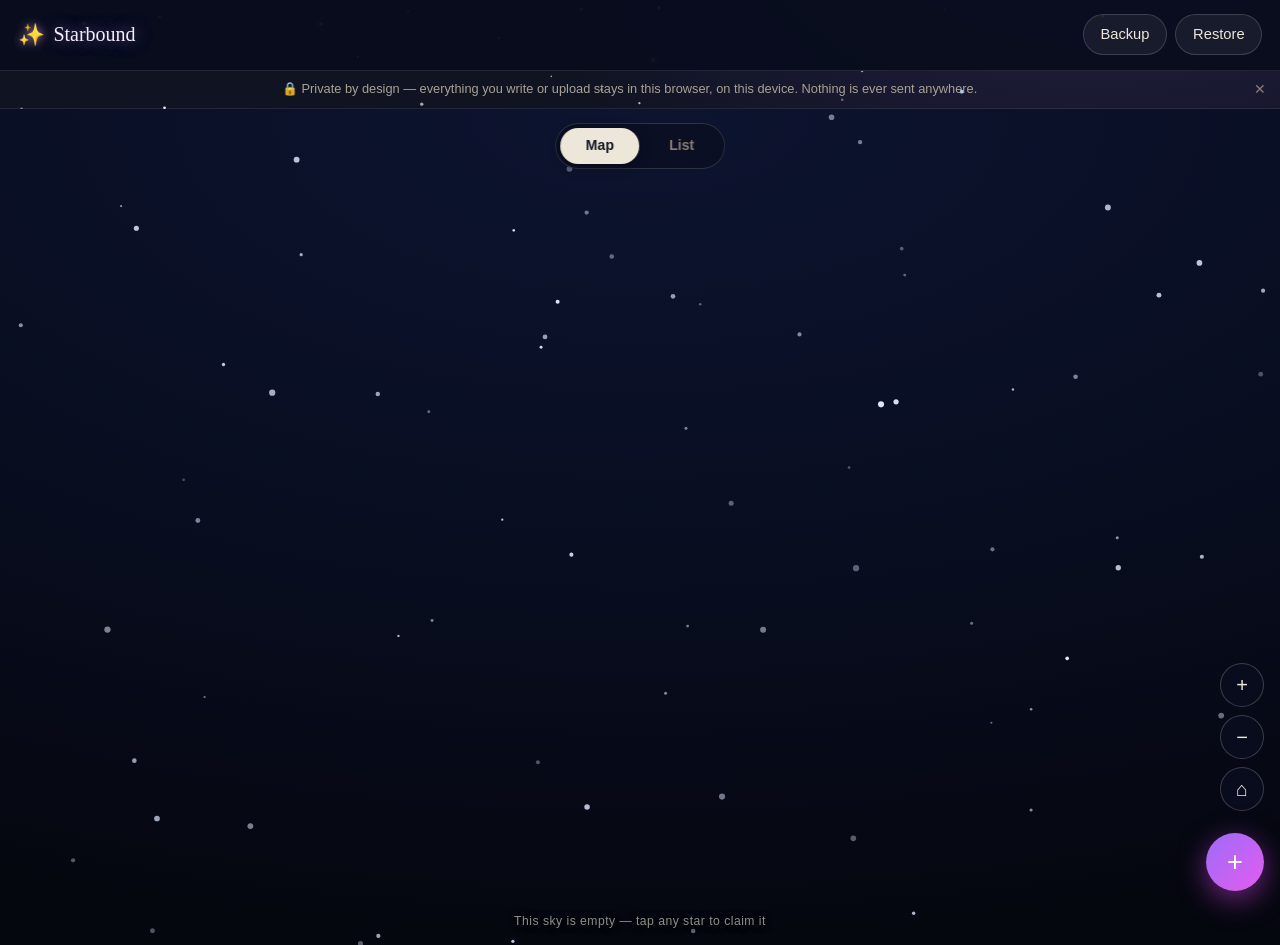
==== index.html @ 5ddd3003 "True fullscreen sky map: floating toggle, FAB, no panel" ====
<!DOCTYPE html>
<html lang="en">
<head>
<meta charset="utf-8">
<meta name="viewport" content="width=device-width, initial-scale=1, viewport-fit=cover">
<meta name="theme-color" content="#070b1a">
<meta name="description" content="Starbound — a private sky for the words you still need to say. Name a star for those you miss, or for yourself — everything stays on your device.">
<title>Starbound — letters to the stars</title>
<link rel="manifest" href="manifest.webmanifest">
<link rel="icon" type="image/svg+xml" href="icons/favicon.svg">
<link rel="apple-touch-icon" href="icons/icon-192.png">
<script>
  // First-paint routing: the browser may paint before app.js runs, so decide
  // here which view the URL wants and hide the other one immediately.
  (function () {
    try {
      var m = location.hash.match(/^#\/space\/(.+)$/);
      document.documentElement.className += m ? ' boot-space' : ' boot-spaces';
    } catch (e) {}
  })();
</script>
<link rel="stylesheet" href="styles.css?v=17">
</head>
<body>

<header class="topbar">
  <div class="brand">
    <span class="brand-mark" aria-hidden="true">✨</span>
    <span class="brand-name">Starbound</span>
  </div>
  <div class="top-actions">
    <button id="btn-export" class="btn btn-ghost" type="button">Backup</button>
    <button id="btn-import" class="btn btn-ghost" type="button">Restore</button>
    <input type="file" id="import-file" accept="application/json,.json" hidden>
  </div>
</header>

<p class="privacy-note" id="privacy-note">
  <span aria-hidden="true">🔒</span>
  Private by design — everything you write or upload stays in this browser, on this device. Nothing is ever sent anywhere.
  <button type="button" id="privacy-dismiss" class="privacy-dismiss" aria-label="Dismiss">✕</button>
</p>

<!-- ============ HOME: MAP + LIST ============ -->
<main id="view-spaces" class="view view-home">
  <div class="view-toggle home-toggle" role="tablist" aria-label="Choose view">
    <button id="tab-map" class="view-tab active" role="tab" aria-selected="true" type="button">Map</button>
    <button id="tab-list" class="view-tab" role="tab" aria-selected="false" type="button">List</button>
  </div>
  <section id="home-map" class="home-map" aria-label="Sky map">
    <canvas id="mapview-canvas"></canvas>
    <div class="map-controls">
      <button id="map-zoom-in" type="button" aria-label="Zoom in">+</button>
      <button id="map-zoom-out" type="button" aria-label="Zoom out">−</button>
      <button id="map-recenter" type="button" aria-label="Go to my stars">⌂</button>
    </div>
    <p class="map-hint" id="map-hint">Drag to explore the sky · tap a star to claim it</p>
    <button id="btn-new-space-fab" class="map-fab" type="button" aria-label="Name a new star">+</button>
  </section>
  <section id="home-list" class="home-list" hidden aria-label="Star list">
    <div id="list-rows"></div>
    <button id="btn-new-space" class="btn btn-primary btn-new-space" type="button">+ New star</button>
  </section>
</main>

<!-- ============ STAR DETAIL ============ -->
<main id="view-space" class="view" hidden>
  <button id="btn-back" class="btn btn-ghost btn-back" type="button">← All stars</button>

  <section class="space-hero">
    <img id="space-photo" class="space-photo" alt="" hidden>
    <div class="space-hero-text">
      <h1 id="space-name"></h1>
      <p id="space-dates" class="space-dates"></p>
      <p id="space-dedication" class="space-dedication"></p>
    </div>
    <div class="space-hero-actions">
      <button id="btn-edit-space" class="btn btn-ghost" type="button">Edit</button>
      <button id="btn-delete-space" class="btn btn-danger-ghost" type="button">Destroy</button>
    </div>
  </section>

  <section id="timeline" class="timeline" aria-live="polite"></section>
  <p id="timeline-empty" class="empty-sub center" hidden>Nothing here yet — write the first one below.</p>

  <section class="composer" aria-label="New message">
    <div id="pending" class="pending"></div>
    <label class="sr-only" for="composer-text">Write a message</label>
    <textarea id="composer-text" rows="2" placeholder="Write…"></textarea>
    <div class="composer-row">
      <button id="btn-attach-photo" class="btn btn-icon" type="button" title="Attach a photo" aria-label="Attach a photo">📷</button>
      <button id="btn-attach-video" class="btn btn-icon" type="button" title="Attach a video" aria-label="Attach a video">🎬</button>
      <button id="btn-record" class="btn btn-icon" type="button" title="Record a voice note" aria-label="Record a voice note">🎙️</button>
      <button id="btn-send" class="btn btn-primary" type="button">Send</button>
    </div>
    <div id="recorder" class="recorder" hidden>
      <span class="rec-dot" aria-hidden="true"></span>
      <span id="rec-time">0:00</span>
      <button id="btn-stop-rec" class="btn btn-danger" type="button">Stop</button>
    </div>
    <input type="file" id="file-photo" accept="image/*" hidden>
    <input type="file" id="file-video" accept="video/*" hidden>
  </section>
</main>

<!-- ============ STAR DIALOG ============ -->
<dialog id="space-dialog">
  <form id="space-form" method="dialog">
    <h2 id="space-dialog-title">New star</h2>
    <label class="field">
      <span>Name *</span>
      <input id="f-name" type="text" required maxlength="80" autocomplete="off" placeholder="e.g. Ammachi, or “Morning pages”">
    </label>
    <label class="field">
      <span>Photo</span>
      <input id="f-photo" type="file" accept="image/*">
    </label>
    <div class="field-row">
      <label class="field">
        <span>Dates</span>
        <input id="f-dates" type="text" maxlength="40" autocomplete="off" placeholder="e.g. 1940 – 2020">
      </label>
    </div>
    <label class="field">
      <span>About this star</span>
      <input id="f-dedication" type="text" maxlength="140" autocomplete="off" placeholder="e.g. Letters I never sent">
    </label>
    <div class="dialog-actions">
      <button type="button" id="btn-cancel-space" class="btn btn-ghost">Cancel</button>
      <button type="submit" class="btn btn-primary">Save</button>
    </div>
  </form>
</dialog>

<script src="vendor/sweetalert2.min.js?v=1"></script>
<script src="app.js?v=24"></script>
</body>
</html>
---- styles.css ----
/* Starbound — calm, warm, minimal. System fonts only. */

:root {
  --paper: #faf7f1;
  --card: #ffffff;
  --ink: #2c2620;
  --muted: #8a7e70;
  --line: #e7dfd2;
  --accent: #a5762f;
  --accent-soft: #f3e8d3;
  --danger: #a33b2e;
  --radius: 14px;
  --shadow: 0 1px 3px rgba(60, 45, 25, 0.08), 0 4px 14px rgba(60, 45, 25, 0.06);
}

* { box-sizing: border-box; }

html { -webkit-text-size-adjust: 100%; }

body {
  margin: 0;
  background: var(--paper);
  color: var(--ink);
  font-family: -apple-system, BlinkMacSystemFont, "Segoe UI", Roboto, Helvetica, Arial, sans-serif;
  line-height: 1.55;
  min-height: 100vh;
  padding-bottom: env(safe-area-inset-bottom);
}

h1, h2, .serif {
  font-family: Georgia, "Times New Roman", serif;
  font-weight: 600;
  letter-spacing: 0.01em;
}

.sr-only {
  position: absolute; width: 1px; height: 1px;
  overflow: hidden; clip: rect(0 0 0 0); white-space: nowrap;
}

/* ---------- top bar ---------- */
.topbar {
  display: flex; align-items: center; justify-content: space-between;
  padding: 0.9rem 1.1rem;
  border-bottom: 1px solid var(--line);
  background: var(--card);
  position: sticky; top: 0; z-index: 20;
  transition: opacity 0.5s ease;
}
/* cinematic mode: during birth/supernova animations the foreground UI gets
   out of the way so the event owns the whole sky */
body.cinematic .topbar,
body.cinematic .view,
body.cinematic .privacy-note {
  opacity: 0;
  pointer-events: none;
}
.brand { display: flex; align-items: center; gap: 0.55rem; }
.brand-mark { font-size: 1.35rem; }
.brand-name { font-family: Georgia, serif; font-size: 1.25rem; }
.top-actions { display: flex; gap: 0.5rem; }

.privacy-note {
  margin: 0; padding: 0.55rem 2.4rem 0.55rem 1.1rem;
  font-size: 0.8rem; color: var(--muted);
  background: var(--accent-soft);
  border-bottom: 1px solid var(--line);
  text-align: center;
  position: relative;
  transition: opacity 0.5s ease;
}
.privacy-note[hidden] { display: none; }
.privacy-dismiss {
  position: absolute; right: 0.5rem; top: 50%;
  transform: translateY(-50%);
  background: none; border: none; cursor: pointer;
  color: var(--muted); font-size: 0.85rem; line-height: 1;
  padding: 0.4rem;
}
.privacy-dismiss:hover { color: var(--ink); }

/* ---------- buttons ---------- */
.btn {
  font: inherit; font-size: 0.92rem;
  border: 1px solid var(--line); border-radius: 999px;
  background: var(--card); color: var(--ink);
  padding: 0.5rem 1.05rem; cursor: pointer;
  transition: background 0.15s, transform 0.05s;
}
.btn:active { transform: scale(0.97); }
.btn-primary {
  background: var(--ink); border-color: var(--ink); color: #fff;
}
.btn-ghost { background: transparent; }
.btn-danger { background: var(--danger); border-color: var(--danger); color: #fff; }
.btn-danger-ghost { background: transparent; color: var(--danger); border-color: #e3c4bd; }
.btn-icon { font-size: 1.15rem; padding: 0.45rem 0.7rem; border-radius: 12px; }
.btn-icon.recording { background: var(--danger); border-color: var(--danger); color: #fff; }
.btn:disabled { opacity: 0.45; cursor: default; }

/* ---------- views ---------- */
.view { max-width: 720px; margin: 0 auto; padding: 1.1rem; transition: opacity 0.5s ease; }
/* first-paint routing (see the inline script in <head>): the app removes the
   boot-* class once it takes over visibility with the hidden attribute */
html.boot-space #view-spaces,
html.boot-spaces #view-space { display: none; }

.empty { text-align: center; padding: 3.5rem 1rem; color: var(--muted); }
.empty-title { font-family: Georgia, serif; font-size: 1.4rem; color: var(--ink); margin: 0 0 0.4rem; }
.empty-sub { margin: 0.3rem 0; }
.center { text-align: center; }

.btn-new-space { display: block; margin: 0 auto; }
/* ---------- space detail ---------- */
.btn-back { margin-bottom: 1rem; }
.space-hero {
  background: var(--card); border: 1px solid var(--line);
  border-radius: var(--radius); box-shadow: var(--shadow);
  padding: 1.2rem; margin-bottom: 1.2rem;
  display: flex; gap: 1rem; align-items: center; flex-wrap: wrap;
}
.space-photo {
  width: 84px; height: 84px; border-radius: 50%;
  object-fit: cover; border: 2px solid var(--line); flex: none;
}
.space-hero-text { flex: 1 1 180px; }
.space-hero-text h1 { margin: 0 0 0.15rem; font-size: 1.5rem; }
.space-dates { margin: 0; color: var(--muted); font-size: 0.9rem; }
.space-dedication { margin: 0.3rem 0 0; font-style: italic; color: var(--muted); }
.space-hero-actions { display: flex; gap: 0.5rem; margin-left: auto; }

/* ---------- timeline ---------- */
.timeline { display: flex; flex-direction: column; gap: 0.9rem; margin-bottom: 1.2rem; }
.msg {
  background: var(--card); border: 1px solid var(--line);
  border-radius: var(--radius); box-shadow: var(--shadow);
  padding: 0.85rem 1rem; max-width: 92%;
}
.msg-head { display: flex; justify-content: space-between; align-items: baseline; gap: 0.6rem; margin-bottom: 0.35rem; }
.msg-time { font-size: 0.75rem; color: var(--muted); white-space: nowrap; }
.msg-del {
  border: none; background: none; color: var(--muted);
  font-size: 0.85rem; cursor: pointer; padding: 0.1rem 0.3rem;
}
.msg-del:hover { color: var(--danger); }
.msg p { margin: 0; white-space: pre-wrap; word-break: break-word; }
.msg img, .msg video {
  max-width: 100%; border-radius: 10px; display: block; margin-top: 0.4rem;
}
.msg audio { width: 100%; margin-top: 0.4rem; }
.msg .msg-label { font-size: 0.78rem; color: var(--muted); margin-bottom: 0.2rem; }

/* ---------- composer ---------- */
.composer {
  position: sticky; bottom: 0;
  background: var(--card); border: 1px solid var(--line);
  border-radius: var(--radius); box-shadow: var(--shadow);
  padding: 0.8rem; margin-bottom: 0.5rem;
}
.composer textarea {
  width: 100%; font: inherit; resize: vertical; min-height: 2.6rem;
  border: 1px solid var(--line); border-radius: 10px;
  padding: 0.6rem 0.75rem; background: var(--paper); color: var(--ink);
}
.composer textarea:focus { outline: 2px solid var(--accent-soft); border-color: var(--accent); }
.composer-row { display: flex; gap: 0.5rem; margin-top: 0.6rem; align-items: center; }
.composer-row .btn-primary { margin-left: auto; }

.pending { display: flex; flex-direction: column; gap: 0.5rem; margin-bottom: 0.6rem; }
.pending:empty { display: none; }
.pending-item {
  display: flex; align-items: center; gap: 0.6rem;
  background: var(--paper); border: 1px dashed var(--line);
  border-radius: 10px; padding: 0.45rem 0.6rem; font-size: 0.85rem;
}
.pending-item img { width: 44px; height: 44px; object-fit: cover; border-radius: 8px; }
.pending-item audio { flex: 1; min-width: 0; height: 32px; }
.pending-item button { margin-left: auto; border: none; background: none; cursor: pointer; color: var(--muted); font-size: 1rem; }

.recorder {
  display: flex; align-items: center; gap: 0.6rem;
  margin-top: 0.6rem; padding: 0.5rem 0.7rem;
  background: #fbeeee; border: 1px solid #e3c4bd; border-radius: 10px;
  font-variant-numeric: tabular-nums;
}
.recorder[hidden] { display: none; }
.rec-dot {
  width: 10px; height: 10px; border-radius: 50%;
  background: var(--danger); animation: pulse 1.2s infinite;
}
@keyframes pulse { 50% { opacity: 0.35; } }

/* ---------- dialog ---------- */
dialog {
  border: 1px solid var(--line); border-radius: var(--radius);
  padding: 1.4rem; max-width: 420px; width: calc(100vw - 3rem);
  box-shadow: 0 12px 40px rgba(60, 45, 25, 0.18);
  background: var(--card); color: var(--ink);
}
dialog::backdrop { background: rgba(44, 38, 32, 0.45); }
dialog h2 { margin: 0 0 1rem; font-size: 1.3rem; }
.field { display: block; margin-bottom: 0.9rem; }
.field > span { display: block; font-size: 0.85rem; color: var(--muted); margin-bottom: 0.3rem; }
.field input[type="text"] {
  width: 100%; font: inherit; padding: 0.55rem 0.7rem;
  border: 1px solid var(--line); border-radius: 10px; background: var(--paper);
}
.field input[type="file"] { font: inherit; font-size: 0.88rem; }
.dialog-actions { display: flex; justify-content: flex-end; gap: 0.6rem; margin-top: 1.1rem; }

@media (max-width: 480px) {
  .view { padding: 0.9rem; }
  .space-hero-actions { margin-left: 0; width: 100%; }
}

/* ---------- release-to-stars send animation ---------- */
.stars-overlay {
  position: fixed; inset: 0; z-index: 100;
  background: radial-gradient(120% 90% at 50% 110%, #1b2340 0%, #0d1226 55%, #060912 100%);
  display: flex; align-items: center; justify-content: center;
  pointer-events: none;
}
.stars-overlay.clear {
  background: transparent;
}
.stars-canvas {
  position: absolute; inset: 0; width: 100%; height: 100%;
}
.stars-message {
  position: absolute; left: 50%; top: 50%;
  transform: translate(-50%, -50%);
  max-width: min(78vw, 420px);
  color: #f5efe2;
  font-family: Georgia, "Times New Roman", serif;
  font-size: 1.25rem; line-height: 1.6; text-align: center;
  text-shadow: 0 1px 12px rgba(0, 0, 0, 0.6);
}
.stars-message p { margin: 0; }
.stars-attachments { margin-top: 0.6rem; font-size: 1.6rem; }
.stars-caption {
  position: absolute; left: 0; right: 0; bottom: 12vh;
  text-align: center;
  color: rgba(245, 239, 226, 0.75);
  font-size: 0.82rem; letter-spacing: 0.22em; text-transform: uppercase;
  opacity: 0;
}

/* ---------- styled dialogs (SweetAlert2) ---------- */
.sb-swal {
  border: 1px solid rgba(255, 255, 255, 0.12);
  border-radius: 18px;
  box-shadow: 0 18px 60px rgba(0, 0, 0, 0.65), 0 0 60px rgba(124, 92, 255, 0.12);
  font-family: inherit;
  padding: 1.8rem 1.6rem 1.5rem;
}
.sb-swal .swal2-html-container {
  color: rgba(245, 239, 226, 0.88);
  font-size: 1.02rem;
  line-height: 1.55;
  margin: 0.4em 0 0;
}
.sb-swal .swal2-actions { margin-top: 1.4em; gap: 0.6rem; }
.sb-swal .swal2-confirm,
.sb-swal .swal2-cancel {
  border-radius: 999px;
  padding: 0.55em 1.7em;
  font-weight: 600;
  font-size: 0.95rem;
}
.sb-swal .swal2-cancel {
  background: rgba(255, 255, 255, 0.1) !important;
  color: #f5efe2 !important;
}

/* ---------- home: map / list toggle ---------- */
.view-toggle {
  display: flex;
  gap: 0.25rem;
  background: rgba(255, 255, 255, 0.06);
  border: 1px solid var(--line);
  border-radius: 999px;
  padding: 0.25rem;
  margin: 0 auto 0.9rem;
  width: max-content;
}
.view-tab {
  border: none; background: none; cursor: pointer;
  color: var(--muted);
  font: inherit; font-size: 0.88rem; font-weight: 600;
  padding: 0.45rem 1.6rem;
  border-radius: 999px;
  -webkit-tap-highlight-color: transparent;
}
.view-tab.active {
  background: #ece7d9; color: #141824;
  box-shadow: 0 2px 12px rgba(0, 0, 0, 0.4);
}

/* ---------- home: fullscreen sky ---------- */
.view-home { max-width: none; padding: 0; }
.home-toggle {
  position: absolute; top: 0.85rem; left: 50%; transform: translateX(-50%);
  z-index: 10; margin: 0;
  background: rgba(10, 14, 32, 0.62);
  border-color: rgba(255, 255, 255, 0.14);
  backdrop-filter: blur(8px); -webkit-backdrop-filter: blur(8px);
}

/* ---------- interactive sky map (edge to edge, no box) ---------- */
.home-map {
  position: relative;
  height: calc(100dvh - 64px);
  min-height: 430px;
  overflow: hidden;
  touch-action: none;
  background: radial-gradient(130% 100% at 50% 0%, #0d1430 0%, #080d20 55%, #05070f 100%);
}
#mapview-canvas {
  position: absolute; inset: 0; width: 100%; height: 100%;
  display: block;
}
.map-controls {
  position: absolute; right: 1rem; bottom: 8.4rem;
  display: flex; flex-direction: column; gap: 0.5rem;
  z-index: 6;
}
.map-controls button {
  width: 44px; height: 44px; border-radius: 50%;
  border: 1px solid rgba(255, 255, 255, 0.2);
  background: rgba(10, 14, 32, 0.72);
  color: #ece7d9; font-size: 1.25rem; line-height: 1;
  cursor: pointer; backdrop-filter: blur(4px);
  -webkit-tap-highlight-color: transparent;
}
.map-controls button:active { transform: scale(0.92); }
.map-hint {
  position: absolute; left: 0; right: 0; bottom: 0.9rem;
  margin: 0; text-align: center;
  color: rgba(236, 231, 217, 0.6); font-size: 0.76rem; letter-spacing: 0.04em;
  text-shadow: 0 1px 8px rgba(0, 0, 0, 0.9);
  pointer-events: none;
  padding: 0 1rem;
}
.map-fab {
  position: absolute; right: 1rem; bottom: 3.4rem; z-index: 6;
  width: 58px; height: 58px; border-radius: 50%;
  border: none; cursor: pointer;
  background: linear-gradient(135deg, #9d6bf7, #e35df0);
  color: #fff; font-size: 1.7rem; line-height: 1;
  box-shadow: 0 8px 28px rgba(217, 70, 239, 0.5);
  -webkit-tap-highlight-color: transparent;
}
.map-fab:active { transform: scale(0.92); }

/* ---------- star list ---------- */
.home-list {
  max-width: 720px; margin: 0 auto; width: 100%;
  padding: 4.4rem 1.1rem 1.5rem;
  min-height: calc(100dvh - 64px);
}
.star-row {
  display: flex; align-items: center; gap: 0.9rem;
  width: 100%; text-align: left;
  background: var(--card); border: 1px solid var(--line);
  border-radius: 16px; padding: 0.85rem 1rem;
  margin-bottom: 0.6rem; cursor: pointer;
  font: inherit; color: inherit;
  -webkit-tap-highlight-color: transparent;
}
.star-row:active { transform: scale(0.99); }
.star-row-dot {
  flex: none; width: 13px; height: 13px; border-radius: 50%;
  background: radial-gradient(circle, #fff 0%, rgba(var(--hue, 255, 220, 180), 0.95) 55%, rgba(var(--hue, 255, 220, 180), 0) 75%);
  box-shadow: 0 0 10px 3px rgba(var(--hue, 255, 220, 180), 0.5);
}
.star-row-text { flex: 1; min-width: 0; }
.star-row-name {
  display: block; font-weight: 600; font-size: 1rem;
  overflow: hidden; text-overflow: ellipsis; white-space: nowrap;
}
.star-row-sub { display: block; color: var(--muted); font-size: 0.8rem; margin-top: 0.1rem; }
.star-row-go { color: var(--muted); font-size: 1.1rem; }

/* ---------- dark starry space view ---------- */
#starfield {
  position: fixed; inset: 0; width: 100%; height: 100%;
  display: none; pointer-events: none; z-index: 0;
}
body.in-space { background: #070b1a; color: #ece7d9; }
body.in-space #starfield { display: block; }
body.in-space .view { position: relative; z-index: 1; }
body.in-space .topbar {
  background: rgba(9, 13, 30, 0.94);
  border-color: rgba(255, 255, 255, 0.1);
  color: #ece7d9;
}
body.in-space .privacy-note {
  background: rgba(255, 255, 255, 0.04);
  border-color: rgba(255, 255, 255, 0.08);
  color: #a9a294;
}
body.in-space .space-hero,
body.in-space .msg,
body.in-space .composer {
  background: rgba(255, 255, 255, 0.05);
  border-color: rgba(255, 255, 255, 0.12);
  color: #ece7d9;
  box-shadow: none;
}
body.in-space .space-dates,
body.in-space .space-dedication,
body.in-space .msg-time,
body.in-space .msg .msg-label,
body.in-space .msg-del,
body.in-space .empty-sub { color: #a9a294; }
body.in-space .composer {
  background: #0c1124;
  box-shadow: 0 -10px 34px rgba(0, 0, 0, 0.55);
}
body.in-space .composer textarea {
  background: rgba(255, 255, 255, 0.06);
  border-color: rgba(255, 255, 255, 0.14);
  color: #ece7d9;
}
body.in-space .composer textarea::placeholder { color: #7d7668; }
body.in-space .btn {
  background: rgba(255, 255, 255, 0.06);
  border-color: rgba(255, 255, 255, 0.16);
  color: #ece7d9;
}
body.in-space .btn-primary { background: #ece7d9; border-color: #ece7d9; color: #141824; }
body.in-space .btn-danger-ghost { color: #e08a7d; border-color: rgba(224, 138, 125, 0.4); }
body.in-space .pending-item {
  background: rgba(255, 255, 255, 0.05);
  border-color: rgba(255, 255, 255, 0.14);
}
body.in-space .space-photo { border-color: rgba(255, 255, 255, 0.2); }
body.in-space .recorder { background: rgba(163, 59, 46, 0.16); border-color: rgba(224, 138, 125, 0.4); }

/* ---------- fun cosmic layer ---------- */
body.in-space { background: #070b1a; }
body.in-space::before {
  content: "";
  position: fixed; inset: 0; z-index: 0;
  pointer-events: none;
  background:
    radial-gradient(1000px 600px at 85% -10%, rgba(139, 92, 246, 0.16), transparent 60%),
    radial-gradient(800px 520px at 8% 108%, rgba(217, 70, 239, 0.12), transparent 60%),
    radial-gradient(600px 420px at 50% 55%, rgba(56, 189, 248, 0.05), transparent 65%);
}
body.in-space .privacy-note { position: relative; z-index: 1; }
body.in-space .brand-name {
  color: #f6ecff;
  text-shadow: 0 0 16px rgba(216, 180, 254, 0.55), 0 0 44px rgba(217, 70, 239, 0.28);
}
body.in-space .brand-mark {
  display: inline-block;
  animation: floaty 4s ease-in-out infinite;
  text-shadow: 0 0 10px rgba(240, 171, 252, 0.8);
}
@keyframes floaty { 50% { transform: translateY(-4px) rotate(8deg); } }
body.in-space .empty-title {
  color: #f6ecff;
  text-shadow: 0 0 24px rgba(216, 180, 254, 0.35);
}
body.in-space .btn {
  transition: transform 0.12s, box-shadow 0.2s, background 0.15s, border-color 0.15s;
  -webkit-tap-highlight-color: transparent;
}
body.in-space .btn:hover { transform: translateY(-1px); }
body.in-space .btn:active { transform: translateY(0) scale(0.98); }
body.in-space .btn-primary {
  background: linear-gradient(135deg, #8b5cf6, #d946ef);
  border: none;
  color: #fff;
  font-weight: 600;
  box-shadow: 0 4px 22px rgba(217, 70, 239, 0.35);
}
body.in-space .btn-primary:hover {
  box-shadow: 0 6px 30px rgba(217, 70, 239, 0.55);
  background: linear-gradient(135deg, #9d6bf7, #e35df0);
}
body.in-space .composer textarea:focus {
  outline: none;
  border-color: rgba(196, 181, 253, 0.6);
  box-shadow: 0 0 0 3px rgba(139, 92, 246, 0.25);
}
body.in-space .msg { position: relative; overflow: hidden; }
body.in-space .msg::before {
  content: "";
  position: absolute; left: 0; top: 0; bottom: 0; width: 3px;
  background: linear-gradient(180deg, #8b5cf6, #d946ef, #fcd34d);
  opacity: 0.85;
}
body.in-space .stars-caption { letter-spacing: 0.28em; }
body.in-space dialog {
  background: #0d1330;
  border-color: rgba(255, 255, 255, 0.14);
  color: #ece7d9;
  box-shadow: 0 20px 60px rgba(0, 0, 0, 0.6), 0 0 44px rgba(139, 92, 246, 0.14);
}
body.in-space dialog::backdrop { background: rgba(4, 6, 16, 0.7); }
body.in-space .field > span { color: #a9a294; }
body.in-space .field input[type="text"] {
  background: rgba(255, 255, 255, 0.06);
  border-color: rgba(255, 255, 255, 0.14);
  color: #ece7d9;
}
body.in-space .field input[type="file"] { color: #a9a294; }
body.in-space .field input[type="file"]::file-selector-button {
  font: inherit; font-size: 0.85rem; font-weight: 600;
  background: rgba(139, 92, 246, 0.18); color: #ddd0fe;
  border: 1px solid rgba(196, 181, 253, 0.4); border-radius: 999px;
  padding: 0.45rem 1rem; margin-right: 0.7rem; cursor: pointer;
  transition: background 0.15s, box-shadow 0.2s;
}
body.in-space .field input[type="file"]::file-selector-button:hover {
  background: rgba(139, 92, 246, 0.32);
  box-shadow: 0 2px 14px rgba(139, 92, 246, 0.35);
}
@media (prefers-reduced-motion: reduce) {
  body.in-space .brand-mark { animation: none; }
  body.in-space .btn { transition: none; }
}
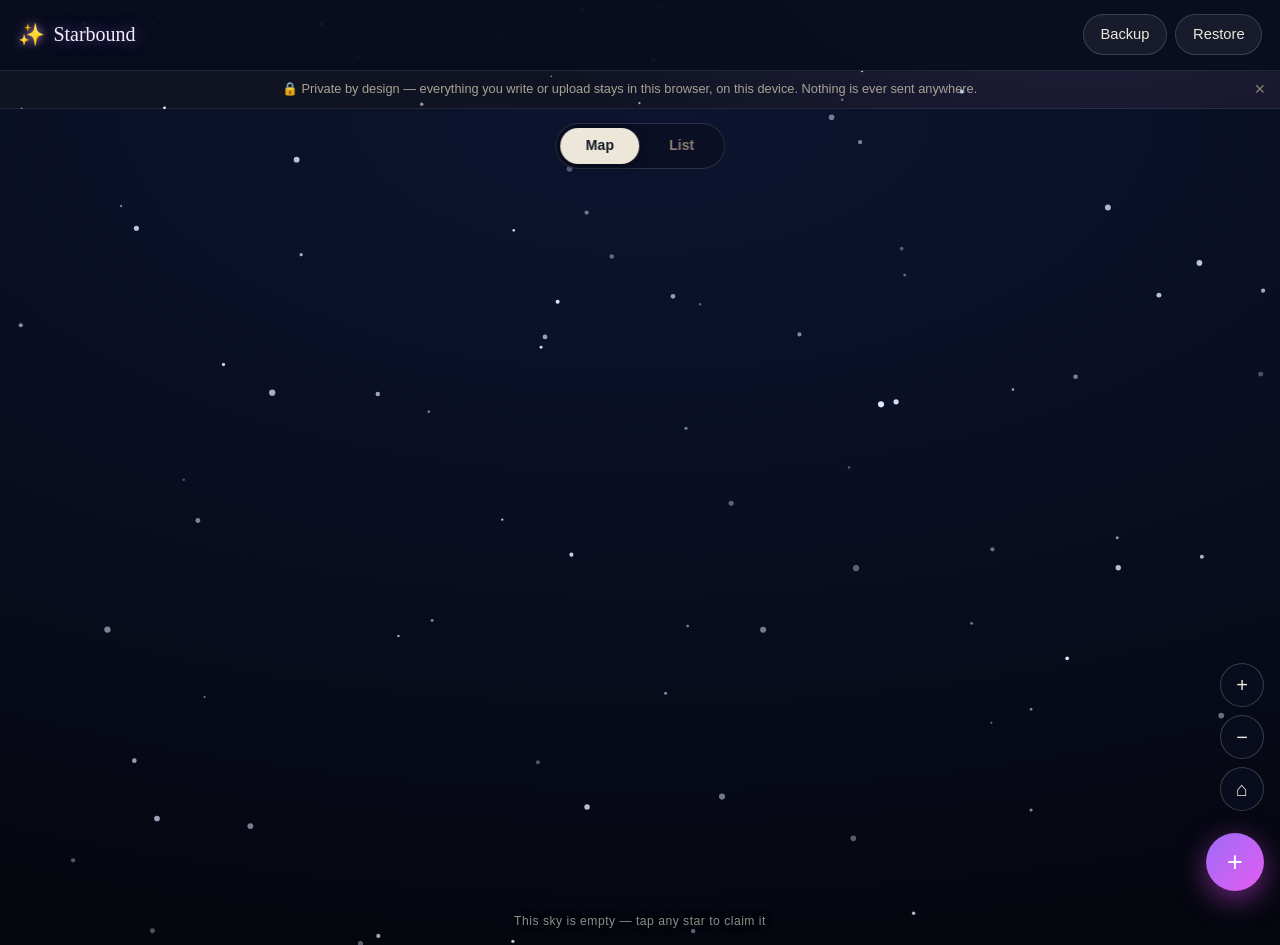
==== commit 0cd675d2: "Pinch-to-zoom on the sky map" ====
--- a/index.html
+++ b/index.html
@@ -133,6 +133,6 @@
 </dialog>
 
 <script src="vendor/sweetalert2.min.js?v=1"></script>
-<script src="app.js?v=24"></script>
+<script src="app.js?v=25"></script>
 </body>
 </html>
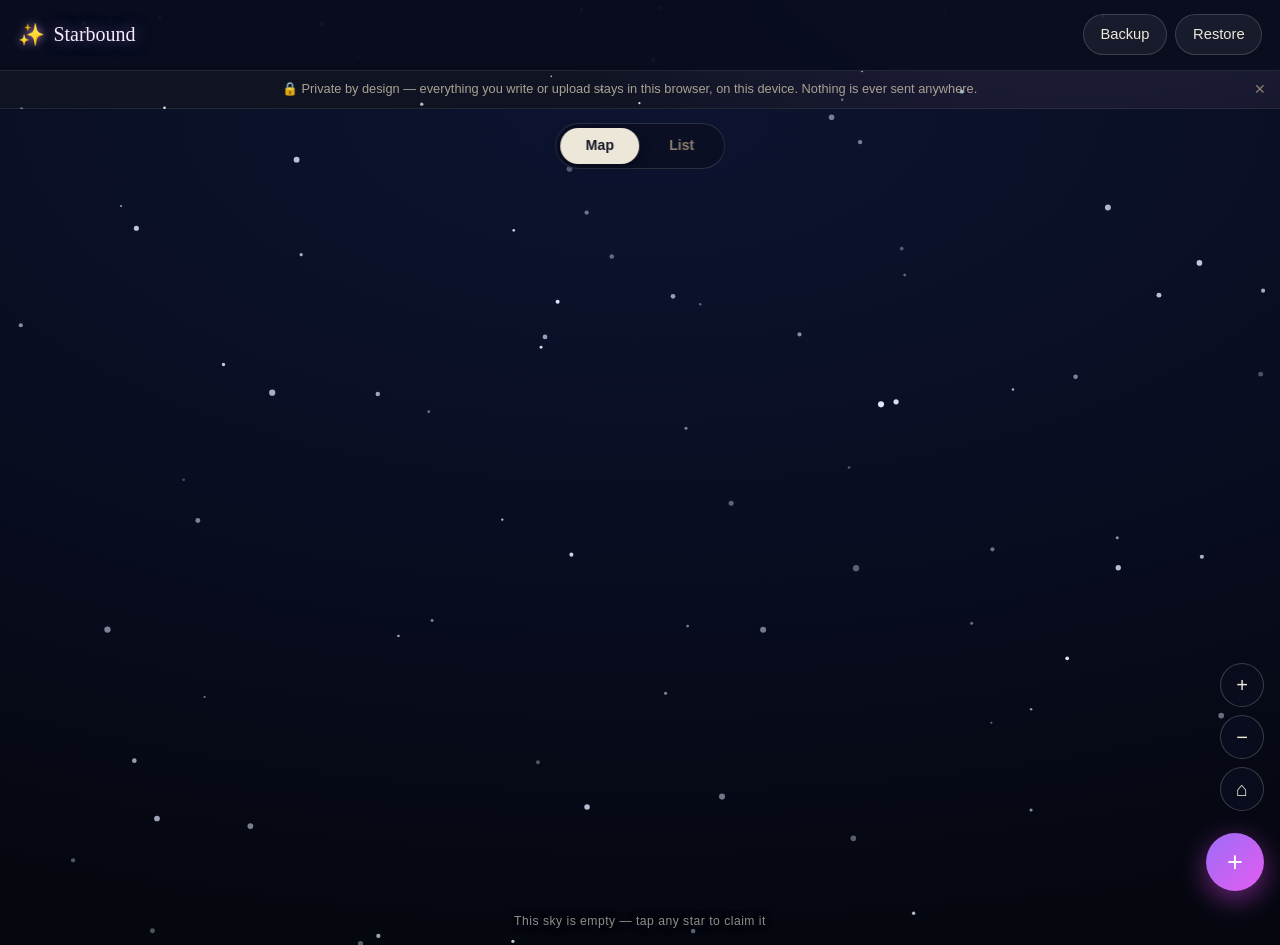
==== commit bcdb11a4: "Fix: star list rows were white in dark theme" ====
--- a/index.html
+++ b/index.html
@@ -19,7 +19,7 @@
     } catch (e) {}
   })();
 </script>
-<link rel="stylesheet" href="styles.css?v=17">
+<link rel="stylesheet" href="styles.css?v=18">
 </head>
 <body>
 
--- a/styles.css
+++ b/styles.css
@@ -400,6 +400,7 @@
   color: #a9a294;
 }
 body.in-space .space-hero,
+body.in-space .star-row,
 body.in-space .msg,
 body.in-space .composer {
   background: rgba(255, 255, 255, 0.05);
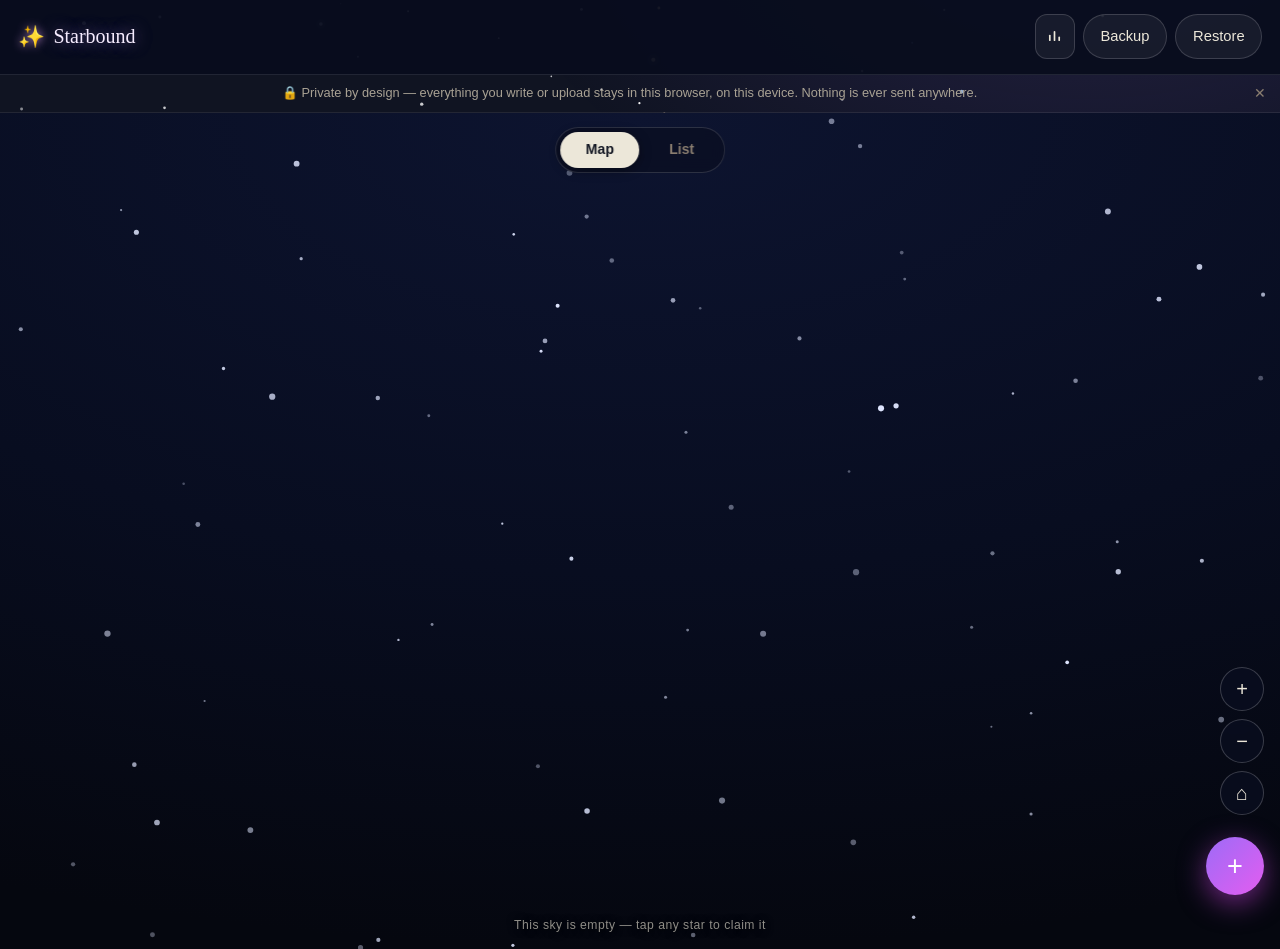
==== commit 6aa3b4b1: "On-device stats: your sky in numbers (no analytics)" ====
--- a/index.html
+++ b/index.html
@@ -19,7 +19,7 @@
     } catch (e) {}
   })();
 </script>
-<link rel="stylesheet" href="styles.css?v=18">
+<link rel="stylesheet" href="styles.css?v=19">
 </head>
 <body>
 
@@ -29,6 +29,11 @@
     <span class="brand-name">Starbound</span>
   </div>
   <div class="top-actions">
+    <button id="btn-stats" class="btn btn-ghost btn-icon" type="button" aria-label="Your sky in numbers">
+      <svg width="15" height="15" viewBox="0 0 16 16" fill="none" stroke="currentColor" stroke-width="1.8" stroke-linecap="round" aria-hidden="true">
+        <line x1="3" y1="13" x2="3" y2="8"/><line x1="8" y1="13" x2="8" y2="4"/><line x1="13" y1="13" x2="13" y2="10"/>
+      </svg>
+    </button>
     <button id="btn-export" class="btn btn-ghost" type="button">Backup</button>
     <button id="btn-import" class="btn btn-ghost" type="button">Restore</button>
     <input type="file" id="import-file" accept="application/json,.json" hidden>
@@ -133,6 +138,6 @@
 </dialog>
 
 <script src="vendor/sweetalert2.min.js?v=1"></script>
-<script src="app.js?v=25"></script>
+<script src="app.js?v=26"></script>
 </body>
 </html>
--- a/styles.css
+++ b/styles.css
@@ -59,6 +59,7 @@
 .brand-mark { font-size: 1.35rem; }
 .brand-name { font-family: Georgia, serif; font-size: 1.25rem; }
 .top-actions { display: flex; gap: 0.5rem; }
+.btn-icon { padding: 0.55rem 0.7rem; line-height: 1; }
 
 .privacy-note {
   margin: 0; padding: 0.55rem 2.4rem 0.55rem 1.1rem;
@@ -381,6 +382,23 @@
 .star-row-sub { display: block; color: var(--muted); font-size: 0.8rem; margin-top: 0.1rem; }
 .star-row-go { color: var(--muted); font-size: 1.1rem; }
 
+/* ---------- your sky in numbers ---------- */
+.sb-swal .stat-row {
+  display: flex; justify-content: space-between; align-items: baseline;
+  padding: 0.45rem 0.1rem;
+  border-bottom: 1px solid rgba(255, 255, 255, 0.08);
+  font-size: 0.98rem;
+}
+.sb-swal .stat-row strong { font-size: 1.15rem; }
+.sb-swal .stat-sub {
+  font-size: 0.82rem; color: rgba(245, 239, 226, 0.6);
+  padding: 0.4rem 0.1rem 0.2rem; text-align: left;
+}
+.sb-swal .stat-foot {
+  margin: 1rem 0 0; font-size: 0.8rem;
+  color: rgba(245, 239, 226, 0.55); font-style: italic;
+}
+
 /* ---------- dark starry space view ---------- */
 #starfield {
   position: fixed; inset: 0; width: 100%; height: 100%;
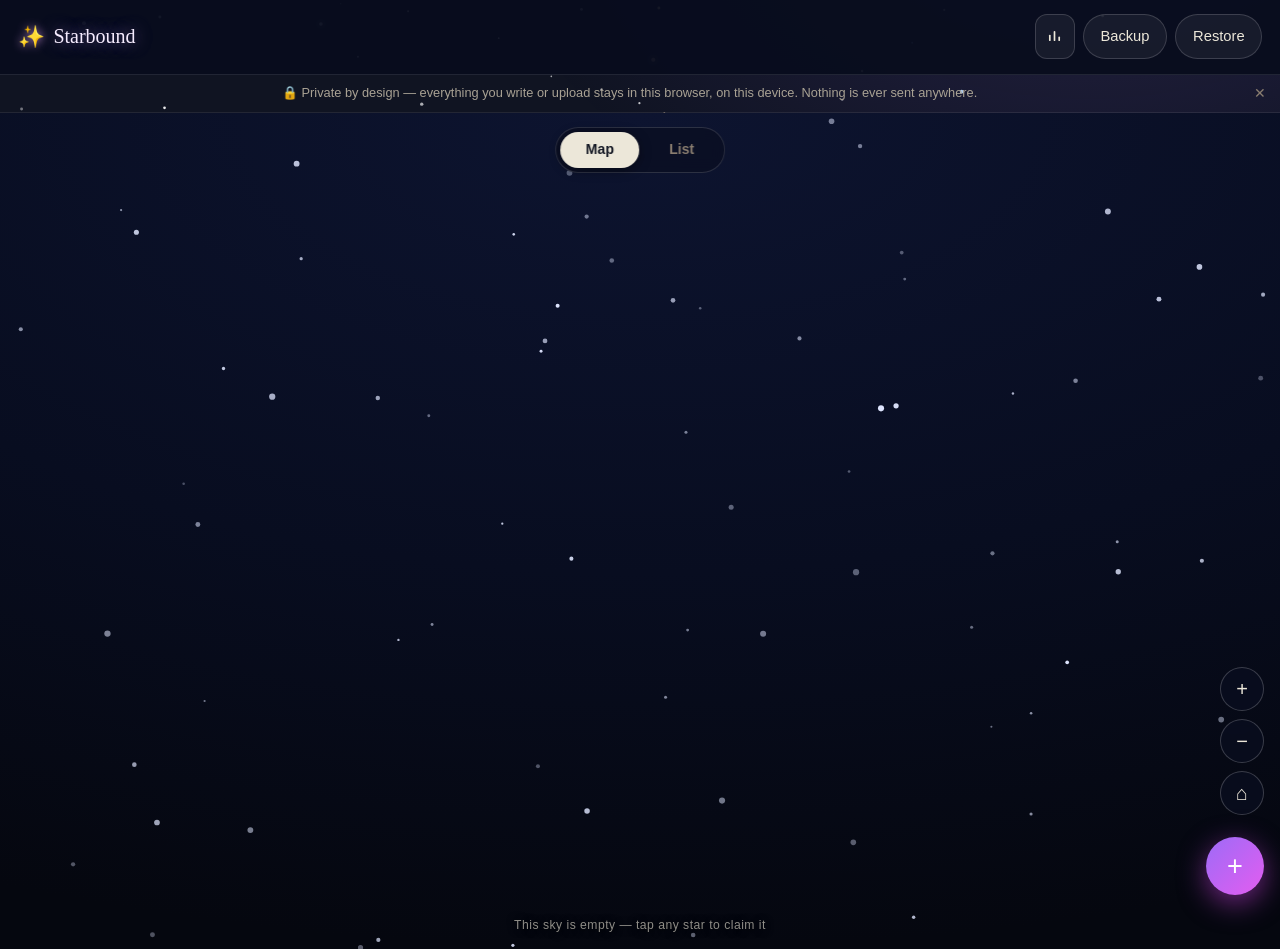
==== commit 9355ecb7: "Map hover: pointer cursor over tappable stars (desktop)" ====
--- a/index.html
+++ b/index.html
@@ -138,6 +138,6 @@
 </dialog>
 
 <script src="vendor/sweetalert2.min.js?v=1"></script>
-<script src="app.js?v=26"></script>
+<script src="app.js?v=27"></script>
 </body>
 </html>
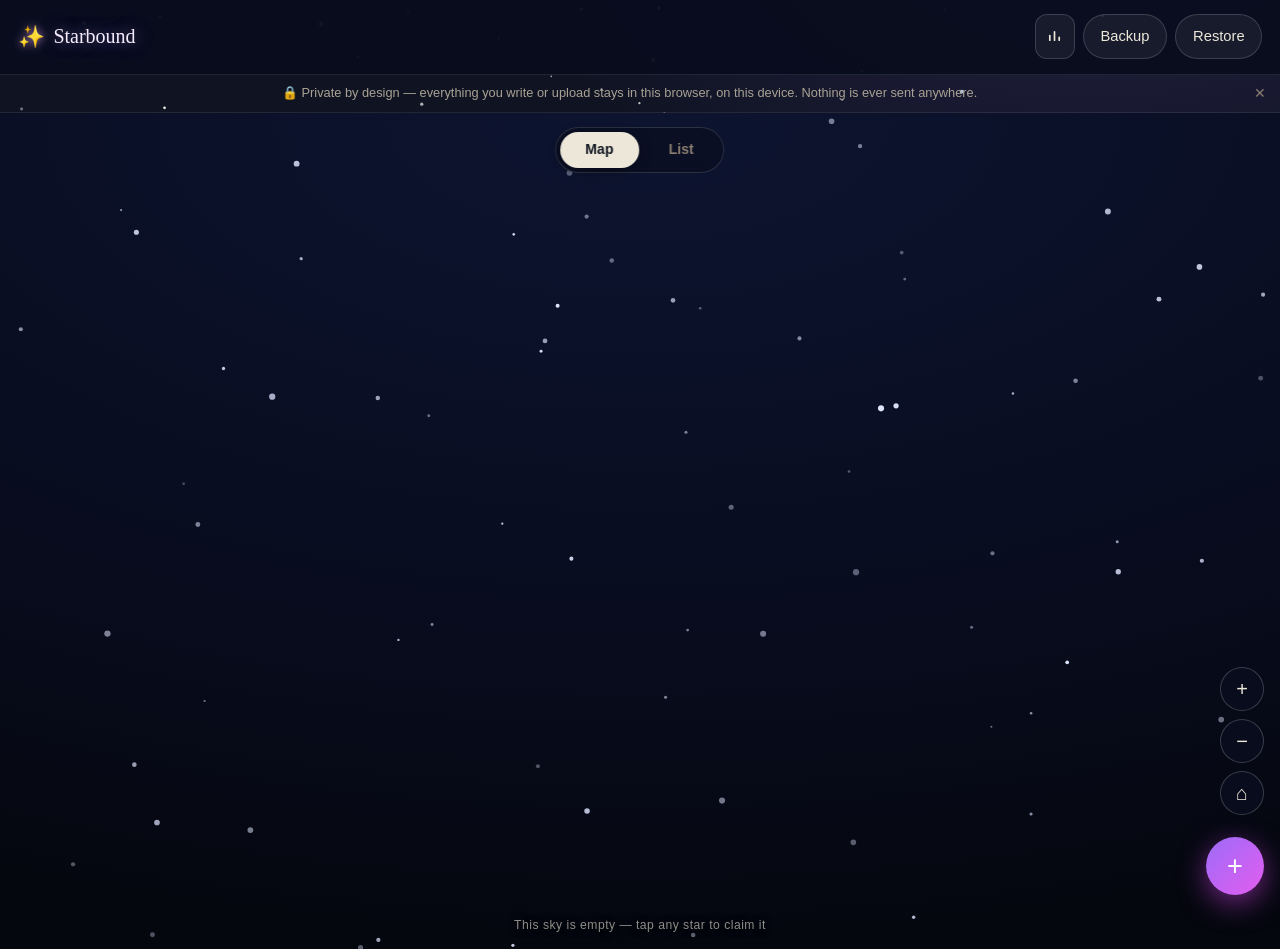
==== commit 8589df79: "Google Drive sync engine (hidden until Client ID set): appDataFolder, merge-by-ID, tombstones" ====
--- a/index.html
+++ b/index.html
@@ -29,6 +29,11 @@
     <span class="brand-name">Starbound</span>
   </div>
   <div class="top-actions">
+    <button id="btn-drive" class="btn btn-ghost btn-icon" type="button" aria-label="Google Drive sync" title="Sync with Google Drive" hidden>
+      <svg width="15" height="15" viewBox="0 0 16 16" fill="none" stroke="currentColor" stroke-width="1.6" stroke-linecap="round" stroke-linejoin="round" aria-hidden="true">
+        <path d="M4.6 12.6h6.9a2.6 2.6 0 0 0 .5-5.15 3.6 3.6 0 0 0-7-1.05A2.75 2.75 0 0 0 4.6 12.6Z"/>
+      </svg>
+    </button>
     <button id="btn-stats" class="btn btn-ghost btn-icon" type="button" aria-label="Your sky in numbers">
       <svg width="15" height="15" viewBox="0 0 16 16" fill="none" stroke="currentColor" stroke-width="1.8" stroke-linecap="round" aria-hidden="true">
         <line x1="3" y1="13" x2="3" y2="8"/><line x1="8" y1="13" x2="8" y2="4"/><line x1="13" y1="13" x2="13" y2="10"/>
@@ -138,6 +143,7 @@
 </dialog>
 
 <script src="vendor/sweetalert2.min.js?v=1"></script>
-<script src="app.js?v=27"></script>
+<script src="app.js?v=28"></script>
+  <script src="drive-sync.js?v=1"></script>
 </body>
 </html>
--- a/styles.css
+++ b/styles.css
@@ -60,6 +60,13 @@
 .brand-name { font-family: Georgia, serif; font-size: 1.25rem; }
 .top-actions { display: flex; gap: 0.5rem; }
 .btn-icon { padding: 0.55rem 0.7rem; line-height: 1; }
+.btn.drive-off { opacity: 0.55; }
+/* ---------- drive sync dialog ---------- */
+.sb-swal .drive-blurb {
+  font-size: 0.92rem; line-height: 1.55;
+  color: rgba(245, 239, 226, 0.82);
+  margin: 0.4rem 0 0.2rem;
+}
 
 .privacy-note {
   margin: 0; padding: 0.55rem 2.4rem 0.55rem 1.1rem;
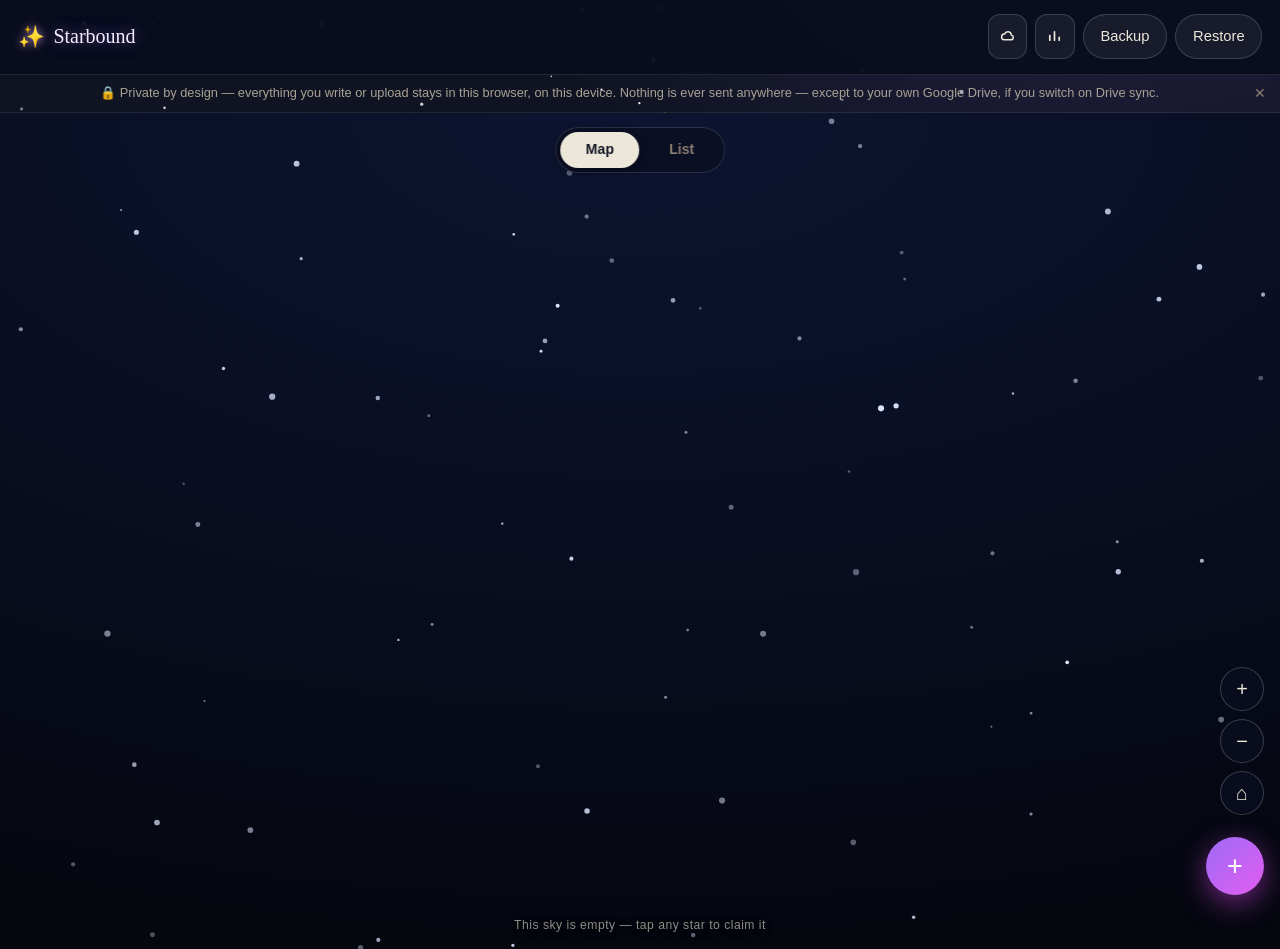
==== commit 303a4fcb: "Activate Google Drive sync (OAuth client live); privacy copy updated" ====
--- a/index.html
+++ b/index.html
@@ -47,7 +47,7 @@
 
 <p class="privacy-note" id="privacy-note">
   <span aria-hidden="true">🔒</span>
-  Private by design — everything you write or upload stays in this browser, on this device. Nothing is ever sent anywhere.
+  Private by design — everything you write or upload stays in this browser, on this device. Nothing is ever sent anywhere — except to your own Google Drive, if you switch on Drive sync.
   <button type="button" id="privacy-dismiss" class="privacy-dismiss" aria-label="Dismiss">✕</button>
 </p>
 
@@ -144,6 +144,6 @@
 
 <script src="vendor/sweetalert2.min.js?v=1"></script>
 <script src="app.js?v=28"></script>
-  <script src="drive-sync.js?v=1"></script>
+  <script src="drive-sync.js?v=2"></script>
 </body>
 </html>
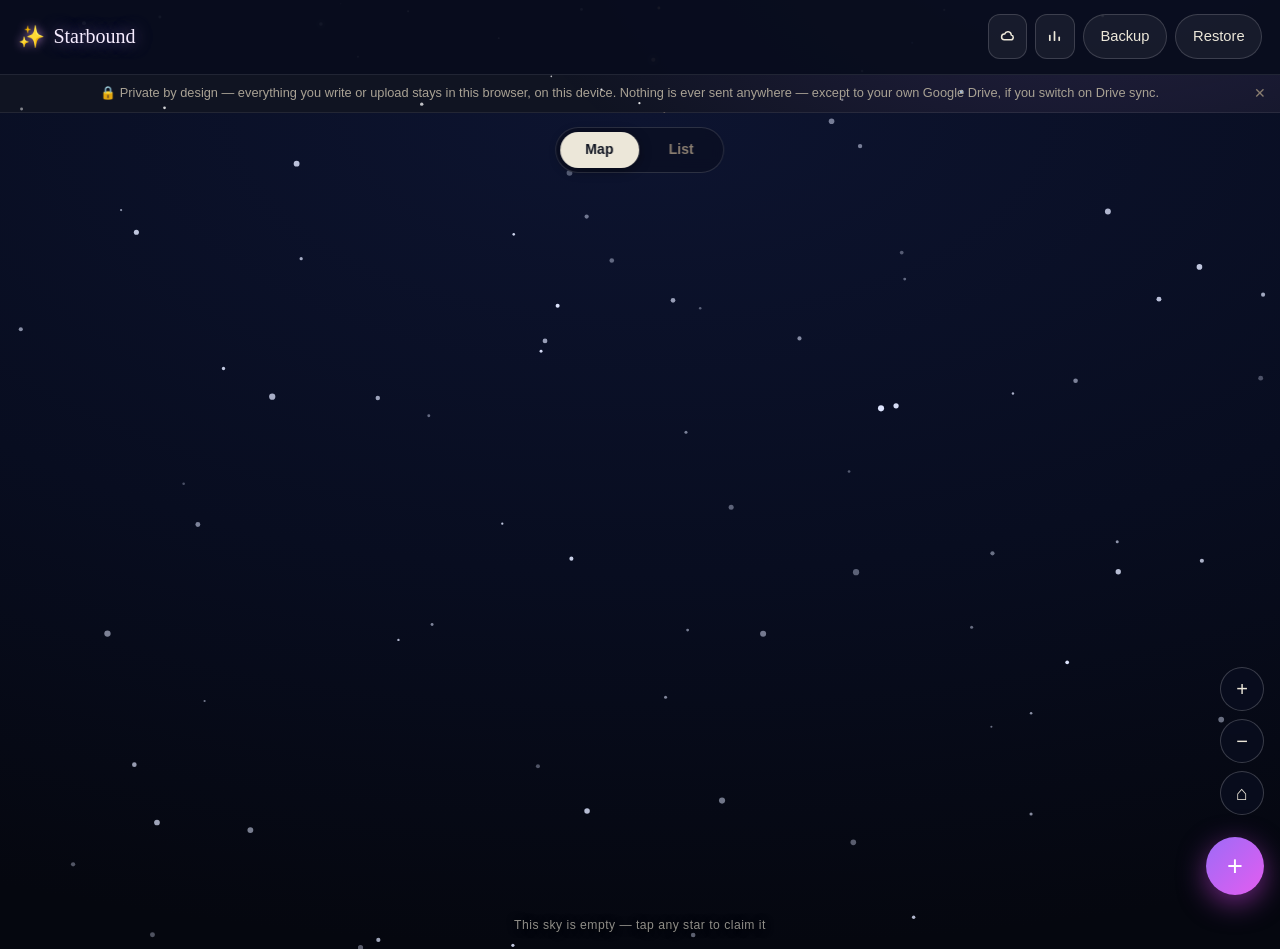
==== commit 2f244609: "Privacy policy page for Google verification; link in Drive dialog" ====
--- a/index.html
+++ b/index.html
@@ -144,6 +144,6 @@
 
 <script src="vendor/sweetalert2.min.js?v=1"></script>
 <script src="app.js?v=28"></script>
-  <script src="drive-sync.js?v=2"></script>
+  <script src="drive-sync.js?v=3"></script>
 </body>
 </html>
